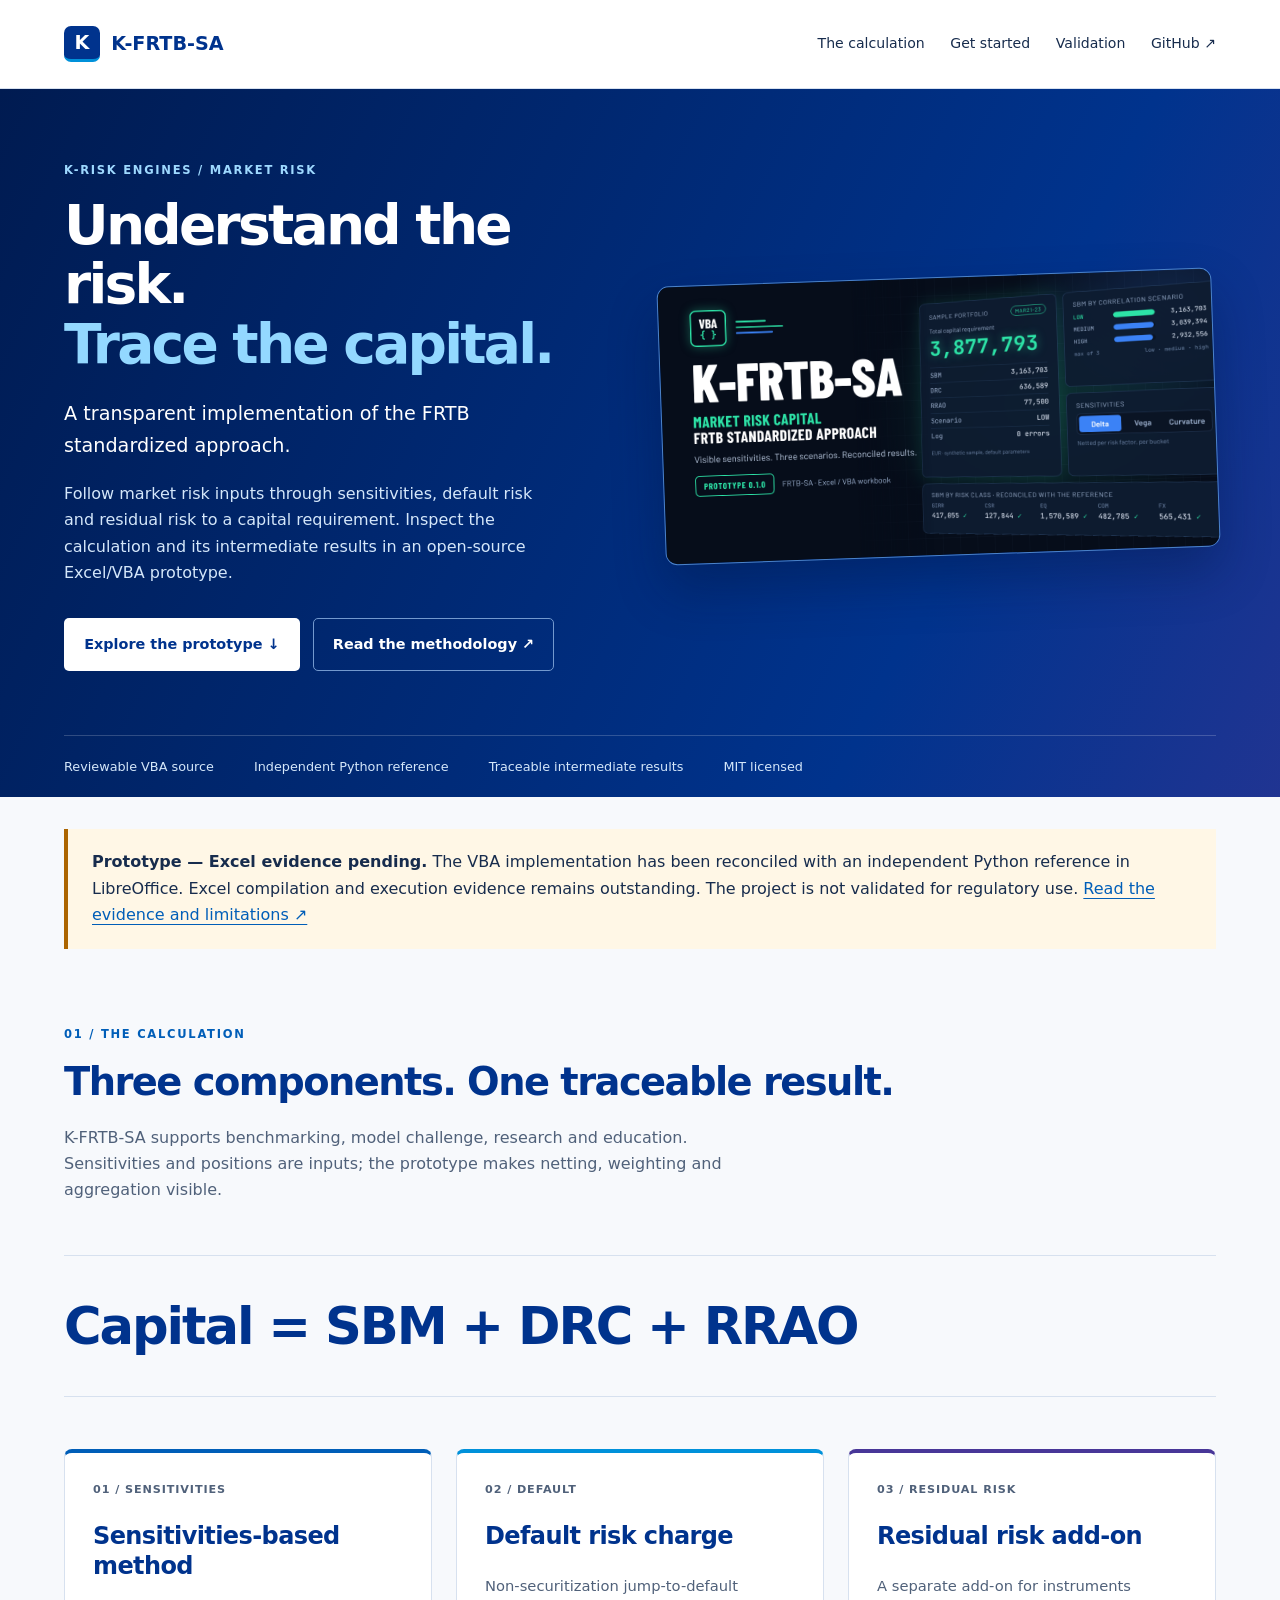
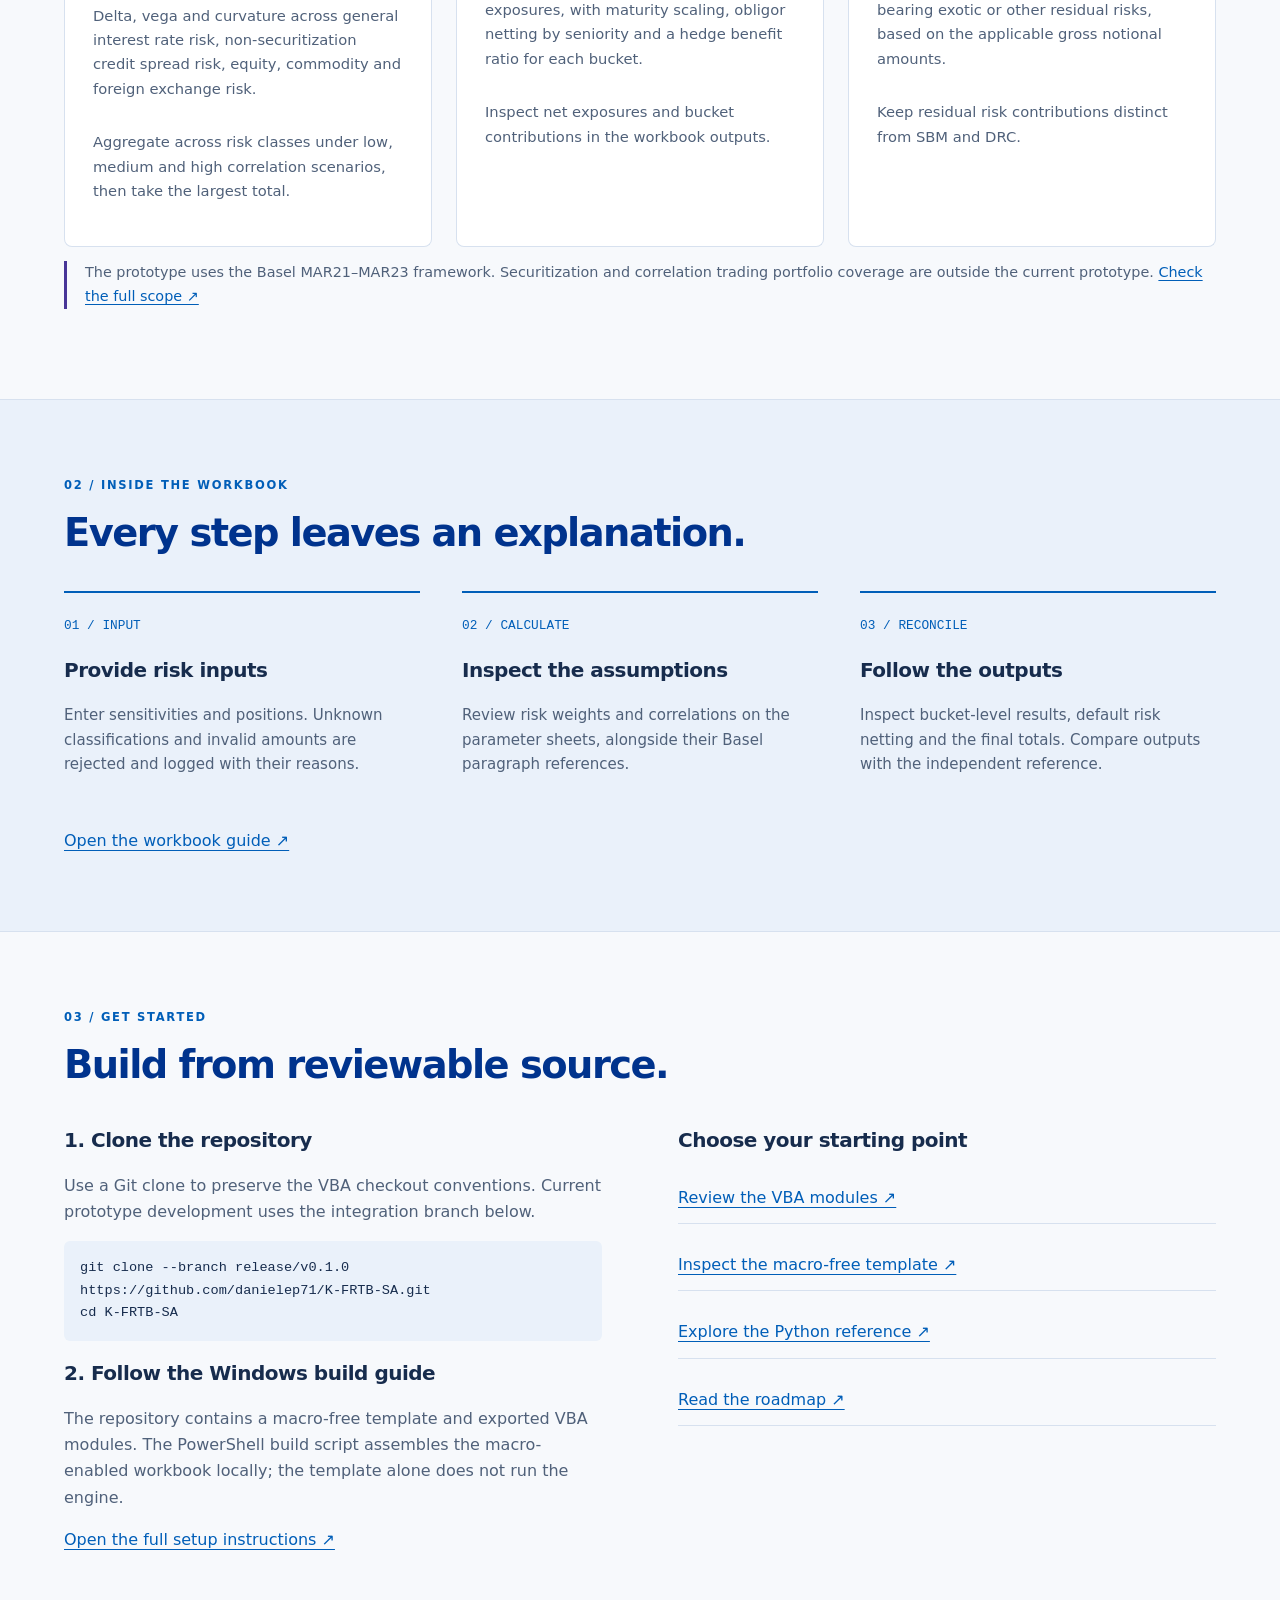
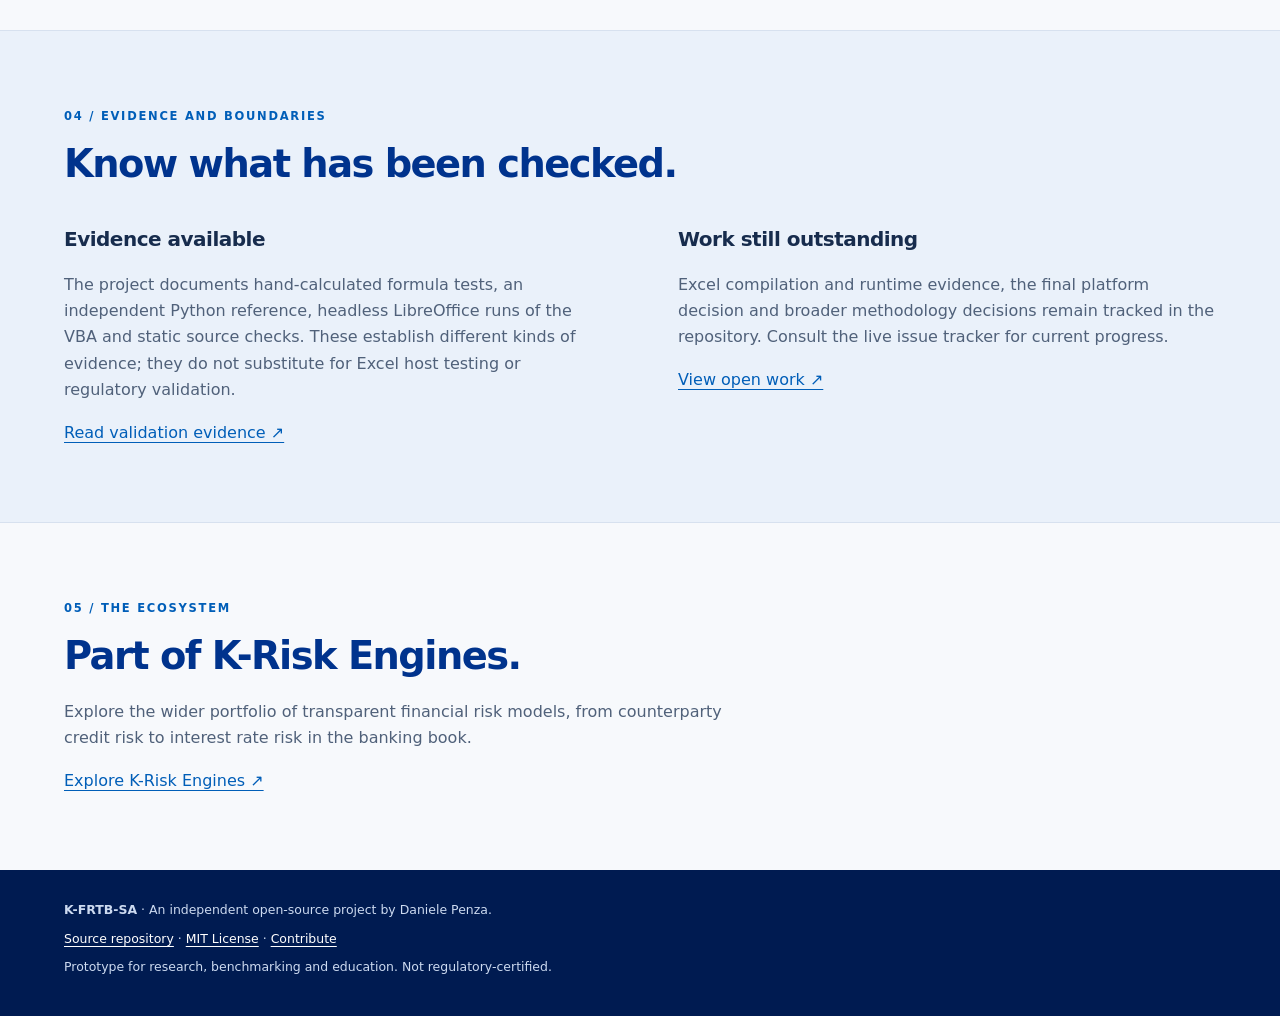
==== index.html @ e844ad36 "Add the K-FRTB-SA project website and README link (#100)" ====
<!doctype html>
<html lang="en">
<head>
  <meta charset="utf-8">
  <meta name="viewport" content="width=device-width, initial-scale=1">
  <title>K-FRTB-SA — Traceable market risk capital</title>
  <meta name="description" content="Explore the K-FRTB-SA Excel/VBA prototype: transparent SBM, default risk charge and residual risk add-on, with independent Python reconciliation.">
  <meta name="theme-color" content="#00338d">
  <link rel="canonical" href="https://danielep71.github.io/K-FRTB-SA/">
  <meta property="og:type" content="website">
  <meta property="og:title" content="K-FRTB-SA — Traceable market risk capital">
  <meta property="og:description" content="Understand the inputs. Inspect the aggregation. Explain the capital. An open-source FRTB-SA prototype.">
  <meta property="og:url" content="https://danielep71.github.io/K-FRTB-SA/">
  <meta property="og:image" content="https://danielep71.github.io/K-FRTB-SA/docs/assets/FRTB_social_preview.png">
  <meta name="twitter:card" content="summary_large_image">
  <link rel="stylesheet" href="assets/site.css">
</head>
<body>
<a class="skip" href="#main">Skip to content</a>
<header><nav class="wrap" aria-label="Main navigation">
  <a class="brand" href="./"><span class="mark" aria-hidden="true">K</span> K-FRTB-SA</a>
  <div class="navlinks"><a href="#method">The calculation</a><a href="#start">Get started</a><a href="#evidence">Validation</a><a href="https://github.com/danielep71/K-FRTB-SA">GitHub ↗</a></div>
</nav></header>
<main id="main">
<section class="hero"><div class="wrap hero-grid">
  <div><p class="eyebrow">K-Risk Engines / Market risk</p>
    <h1>Understand the risk.<br><em>Trace the capital.</em></h1>
    <p class="lead">A transparent implementation of the FRTB standardized approach.</p>
    <p class="hero-copy">Follow market risk inputs through sensitivities, default risk and residual risk to a capital requirement. Inspect the calculation and its intermediate results in an open-source Excel/VBA prototype.</p>
    <div class="actions"><a class="button primary" href="#start">Explore the prototype ↓</a><a class="button ghost" href="https://github.com/danielep71/K-FRTB-SA/blob/main/docs/methodology.md">Read the methodology ↗</a></div>
  </div>
  <a class="hero-art" href="docs/assets/FRTB_social_preview.png"><img src="docs/assets/FRTB_social_preview.png" alt="Illustrative K-FRTB-SA sample portfolio: capital, correlation scenarios and risk-class contributions"></a>
</div><div class="wrap principles"><span>Reviewable VBA source</span><span>Independent Python reference</span><span>Traceable intermediate results</span><span>MIT licensed</span></div></section>
<div class="wrap">
  <aside class="status" aria-label="Prototype status"><p><strong>Prototype — Excel evidence pending.</strong> The VBA implementation has been reconciled with an independent Python reference in LibreOffice. Excel compilation and execution evidence remains outstanding. The project is not validated for regulatory use. <a href="https://github.com/danielep71/K-FRTB-SA/blob/main/docs/validation.md">Read the evidence and limitations ↗</a></p></aside>
  <section id="method"><p class="eyebrow">01 / The calculation</p><h2>Three components. One traceable result.</h2>
    <p class="intro">K-FRTB-SA supports benchmarking, model challenge, research and education. Sensitivities and positions are inputs; the prototype makes netting, weighting and aggregation visible.</p>
    <p class="formula" aria-label="Capital equals SBM plus DRC plus RRAO">Capital = SBM + DRC + RRAO</p>
    <div class="cards three">
      <article class="card"><span class="category">01 / Sensitivities</span><h3>Sensitivities-based method</h3><p>Delta, vega and curvature across general interest rate risk, non-securitization credit spread risk, equity, commodity and foreign exchange risk.</p><p>Aggregate across risk classes under low, medium and high correlation scenarios, then take the largest total.</p></article>
      <article class="card"><span class="category">02 / Default</span><h3>Default risk charge</h3><p>Non-securitization jump-to-default exposures, with maturity scaling, obligor netting by seniority and a hedge benefit ratio for each bucket.</p><p>Inspect net exposures and bucket contributions in the workbook outputs.</p></article>
      <article class="card"><span class="category">03 / Residual risk</span><h3>Residual risk add-on</h3><p>A separate add-on for instruments bearing exotic or other residual risks, based on the applicable gross notional amounts.</p><p>Keep residual risk contributions distinct from SBM and DRC.</p></article>
    </div>
    <p class="note">The prototype uses the Basel MAR21–MAR23 framework. Securitization and correlation trading portfolio coverage are outside the current prototype. <a href="https://github.com/danielep71/K-FRTB-SA/blob/main/docs/SCOPE.md">Check the full scope ↗</a></p>
  </section>
</div>
<section class="tint"><div class="wrap"><p class="eyebrow">02 / Inside the workbook</p><h2>Every step leaves an explanation.</h2>
  <ol class="steps"><li><span class="number">01 / INPUT</span><h3>Provide risk inputs</h3><p>Enter sensitivities and positions. Unknown classifications and invalid amounts are rejected and logged with their reasons.</p></li><li><span class="number">02 / CALCULATE</span><h3>Inspect the assumptions</h3><p>Review risk weights and correlations on the parameter sheets, alongside their Basel paragraph references.</p></li><li><span class="number">03 / RECONCILE</span><h3>Follow the outputs</h3><p>Inspect bucket-level results, default risk netting and the final totals. Compare outputs with the independent reference.</p></li></ol>
  <a href="https://github.com/danielep71/K-FRTB-SA/blob/main/docs/workbook-guide.md">Open the workbook guide ↗</a>
</div></section>
<section id="start"><div class="wrap"><p class="eyebrow">03 / Get started</p><h2>Build from reviewable source.</h2>
  <div class="split"><div><h3>1. Clone the repository</h3><p>Use a Git clone to preserve the VBA checkout conventions. Current prototype development uses the integration branch below.</p><code class="code">git clone --branch release/v0.1.0 https://github.com/danielep71/K-FRTB-SA.git
cd K-FRTB-SA</code><h3>2. Follow the Windows build guide</h3><p>The repository contains a macro-free template and exported VBA modules. The PowerShell build script assembles the macro-enabled workbook locally; the template alone does not run the engine.</p><a href="https://github.com/danielep71/K-FRTB-SA/blob/main/README.md#quick-start">Open the full setup instructions ↗</a></div>
  <div><h3>Choose your starting point</h3><p class="resource"><a href="https://github.com/danielep71/K-FRTB-SA/tree/main/src/modules">Review the VBA modules ↗</a></p><p class="resource"><a href="https://github.com/danielep71/K-FRTB-SA/blob/main/src/workbook/FRTB_Template.xlsx">Inspect the macro-free template ↗</a></p><p class="resource"><a href="https://github.com/danielep71/K-FRTB-SA/blob/main/tests/frtb_reference.py">Explore the Python reference ↗</a></p><p class="resource"><a href="https://github.com/danielep71/K-FRTB-SA/blob/main/docs/ROADMAP.md">Read the roadmap ↗</a></p></div></div>
</div></section>
<section class="tint" id="evidence"><div class="wrap"><p class="eyebrow">04 / Evidence and boundaries</p><h2>Know what has been checked.</h2><div class="split">
  <div><h3>Evidence available</h3><p>The project documents hand-calculated formula tests, an independent Python reference, headless LibreOffice runs of the VBA and static source checks. These establish different kinds of evidence; they do not substitute for Excel host testing or regulatory validation.</p><a href="https://github.com/danielep71/K-FRTB-SA/blob/main/docs/validation.md">Read validation evidence ↗</a></div>
  <div><h3>Work still outstanding</h3><p>Excel compilation and runtime evidence, the final platform decision and broader methodology decisions remain tracked in the repository. Consult the live issue tracker for current progress.</p><a href="https://github.com/danielep71/K-FRTB-SA/issues">View open work ↗</a></div>
</div></div></section>
<section><div class="wrap"><p class="eyebrow">05 / The ecosystem</p><h2>Part of K-Risk Engines.</h2><p class="intro">Explore the wider portfolio of transparent financial risk models, from counterparty credit risk to interest rate risk in the banking book.</p><a href="https://danielep71.github.io/K-Risk-Engines/">Explore K-Risk Engines ↗</a></div></section>
</main>
<footer><div class="wrap"><p><strong>K-FRTB-SA</strong> · An independent open-source project by Daniele Penza.</p><p><a href="https://github.com/danielep71/K-FRTB-SA">Source repository</a> · <a href="https://github.com/danielep71/K-FRTB-SA/blob/main/LICENSE">MIT License</a> · <a href="https://github.com/danielep71/K-FRTB-SA/blob/main/CONTRIBUTING.md">Contribute</a></p><p>Prototype for research, benchmarking and education. Not regulatory-certified.</p></div></footer>
</body>
</html>
---- assets/site.css ----
:root{color-scheme:light;--blue:#00338d;--bright:#005eb8;--cyan:#0091da;--purple:#483698;--ink:#172c4d;--muted:#50617a;--line:#d7e1ef;--paper:#f7f9fc}*{box-sizing:border-box}html{scroll-behavior:smooth;scroll-padding-top:2rem}body{margin:0;font-family:system-ui,-apple-system,BlinkMacSystemFont,"Segoe UI",sans-serif;color:var(--ink);background:var(--paper);line-height:1.65}a{color:var(--bright);text-underline-offset:.22em}a:hover{text-decoration-thickness:2px}a:focus-visible{outline:3px solid var(--cyan);outline-offset:5px}.wrap{width:min(1200px,90%);margin-inline:auto}.skip{position:absolute;top:-5rem;left:1rem;background:white;padding:.8rem;z-index:5}.skip:focus{top:1rem}header{background:white;border-bottom:1px solid var(--line)}nav{min-height:88px;display:flex;align-items:center;justify-content:space-between;gap:2rem}.brand{display:flex;align-items:center;gap:.7rem;font-weight:800;font-size:1.2rem;color:var(--blue);text-decoration:none;white-space:nowrap}.mark{background:var(--blue);color:white;display:grid;place-items:center;width:36px;height:36px;border-radius:7px;border-bottom:3px solid var(--cyan)}.navlinks{display:flex;gap:1.6rem;font-size:.88rem}.navlinks a{color:var(--ink);text-decoration:none}.navlinks a:hover{text-decoration:underline}.hero{background:linear-gradient(115deg,#001b51 0%,#00338d 72%,#483698 135%);color:white;padding:72px 0 0}.hero-grid{display:grid;grid-template-columns:1fr 1fr;gap:42px;align-items:center}.eyebrow{font-size:.72rem;font-weight:750;letter-spacing:.15em;text-transform:uppercase;color:var(--bright);margin:0 0 1rem}.hero .eyebrow,.closing .eyebrow{color:#9ed9ff}h1{font-size:clamp(2.6rem,4.3vw,4rem);line-height:1.08;letter-spacing:-.05em;margin:0 0 1.5rem}h1 em{font-style:normal;color:#93d8ff}.lead{font-size:1.2rem;max-width:36ch}.hero-copy{color:#d4e7fa;max-width:49ch}.hero-art{display:block;border:1px solid #4b82c7;border-radius:12px;overflow:hidden;box-shadow:0 25px 50px #00123855;transform:rotate(-2deg)}.hero-art img{width:100%;height:auto;display:block}.actions{display:flex;flex-wrap:wrap;gap:.8rem;margin-top:2rem}.button{display:inline-block;padding:.85rem 1.2rem;border-radius:5px;font-size:.9rem;font-weight:650;text-decoration:none;border:1px solid transparent}.primary{background:white;color:var(--blue)}.primary:hover{background:#e8f4ff}.ghost{border-color:#7399ce;color:white}.principles{display:flex;gap:2.5rem;flex-wrap:wrap;border-top:1px solid #ffffff30;margin-top:64px;padding:20px 0;font-size:.8rem;color:#d4e7fa}section:not(.hero){padding-block:76px}h2{font-size:clamp(1.9rem,3vw,2.6rem);color:var(--blue);line-height:1.15;letter-spacing:-.04em;margin:0 0 1.3rem}h3{font-size:1.25rem;line-height:1.25;letter-spacing:-.025em}.section-heading{display:grid;grid-template-columns:1fr 1fr;gap:3rem;align-items:center;margin-bottom:32px}.intro{color:var(--muted);max-width:66ch}.cards{display:grid;grid-template-columns:1fr 1fr;gap:24px}.card{background:white;border:1px solid var(--line);border-top:4px solid var(--bright);border-radius:8px;padding:28px;display:flex;flex-direction:column}.card:nth-child(2){border-top-color:var(--cyan)}.card:nth-child(3){border-top-color:var(--purple)}.card.planned{border-top-color:#8796ad;background:#f0f3f8}.card-top{display:flex;align-items:center;justify-content:space-between;gap:10px;flex-wrap:wrap}.category{font-size:.7rem;text-transform:uppercase;letter-spacing:.08em;font-weight:700;color:var(--muted)}.badge{border:1px solid #c8d2e4;border-radius:99px;padding:3px 9px;font-size:.68rem;font-weight:700;white-space:nowrap;color:var(--purple);background:#f1eff9}.badge.released{color:var(--blue);background:#e9f3ff}.card h3{font-size:2rem;margin:22px 0 8px;color:var(--blue)}.question{font-weight:650;color:var(--ink);margin-top:0}.card p:not(.question){font-size:.92rem;color:var(--muted)}.evidence{border-left:2px solid var(--line);padding-left:14px;margin:14px 0 24px}.card-links{display:flex;flex-wrap:wrap;gap:18px;margin-top:auto;padding-top:18px;border-top:1px solid var(--line);font-size:.83rem;font-weight:650}.asof{font-size:.78rem;color:var(--muted);margin-top:22px}.framework{margin:40px 0 0;background:white;border:1px solid var(--line);border-top:4px solid var(--blue);border-radius:8px;padding:24px}.framework img{width:100%;height:auto;display:block}.framework figcaption{font-size:.86rem;color:var(--muted);margin-top:16px;max-width:90ch}.framework figcaption strong{color:var(--blue)}.tint{background:#eaf1fa;border-block:1px solid var(--line)}.steps{padding:0;list-style:none;display:grid;grid-template-columns:repeat(3,1fr);gap:42px;margin:36px 0}.steps li{border-top:2px solid var(--bright);padding-top:18px}.number{font: .8rem ui-monospace,monospace;color:var(--bright)}.steps p{color:var(--muted);font-size:.94rem}.note{border-left:3px solid var(--purple);padding-left:18px;font-size:.9rem;color:var(--muted)}.split{display:grid;grid-template-columns:1fr 1fr;gap:76px}.split p{color:var(--muted)}.roadmap{list-style:none;padding:0}.roadmap li{border-top:1px solid var(--line);padding:18px 0}.roadmap strong{display:block;color:var(--blue)}.roadmap span{display:block;color:var(--muted);font-size:.94rem;margin-top:5px}.closing{background:var(--blue);color:white}.closing .wrap{display:flex;gap:32px;justify-content:space-between;align-items:center}.closing h2{color:white;margin:0}.closing .button{flex-shrink:0}footer{padding:30px 0;background:#001b51;color:#ccdaf0;font-size:.78rem}footer a{color:white}footer p{margin:0 0 8px}@media(max-width:1000px){nav{flex-direction:column;align-items:flex-start;gap:16px;padding-block:20px}.hero-grid{grid-template-columns:1fr;gap:36px}.hero-art{max-width:720px;transform:none}.hero{padding-top:48px}.hero-copy{max-width:65ch}.principles{margin-top:40px}}@media(max-width:680px){.navlinks{flex-wrap:wrap;gap:.7rem 1.2rem}.cards,.steps,.split,.section-heading{grid-template-columns:1fr;gap:24px}.card{padding:22px}.section-heading{gap:0}.principles{gap:.7rem 1.4rem}section:not(.hero){padding-block:48px}.closing .wrap{display:block}.closing .button{margin-top:24px}.hero-art{border-radius:6px}h1{font-size:2.7rem}.steps{gap:26px}}@media(prefers-reduced-motion:reduce){html{scroll-behavior:auto}}

/* Risk-category reading order: framework, engine, usage, aggregation. */
.risk-nav{min-height:0;justify-content:flex-start;flex-wrap:wrap;padding:28px 0;gap:12px 28px;border-bottom:1px solid var(--line)}
.risk-nav a{font-size:.9rem;font-weight:650}
.risk-section + .risk-section{border-top:1px solid var(--line)}
.risk-section .intro{max-width:85ch;margin-bottom:32px}
.risk-section > .card{margin-top:48px}
.risk-section > .framework{margin:0 0 48px}
.model-stack{display:grid;gap:28px}
.model-diagrams{display:grid;gap:24px;margin:24px 0 48px}
.model-diagrams .framework{margin:0}
.model-diagrams img{max-width:100%;height:auto}
@media(max-width:680px){.risk-nav{gap:12px;padding-block:24px}.framework{padding:12px}.risk-section > .card{margin-top:32px}}

/* Project page additions. */
.formula{font-size:clamp(1.8rem,4vw,3.4rem);font-weight:750;letter-spacing:-.04em;color:var(--blue);padding:28px 0;border-block:1px solid var(--line)}.three{grid-template-columns:repeat(3,1fr)}.status{background:#fff7e6;border-left:4px solid #ac6500;padding:20px 24px;margin-top:32px}.status p{margin:0}.code{display:block;white-space:pre-wrap;overflow-wrap:anywhere;background:#eaf1fa;padding:16px;border-radius:6px;font-size:.85rem}.card h3{font-size:1.5rem}.resource{padding-block:12px;border-bottom:1px solid var(--line)}summary{cursor:pointer;font-weight:650;color:var(--blue)}details p{max-width:75ch}@media(max-width:800px){.three{grid-template-columns:1fr}}
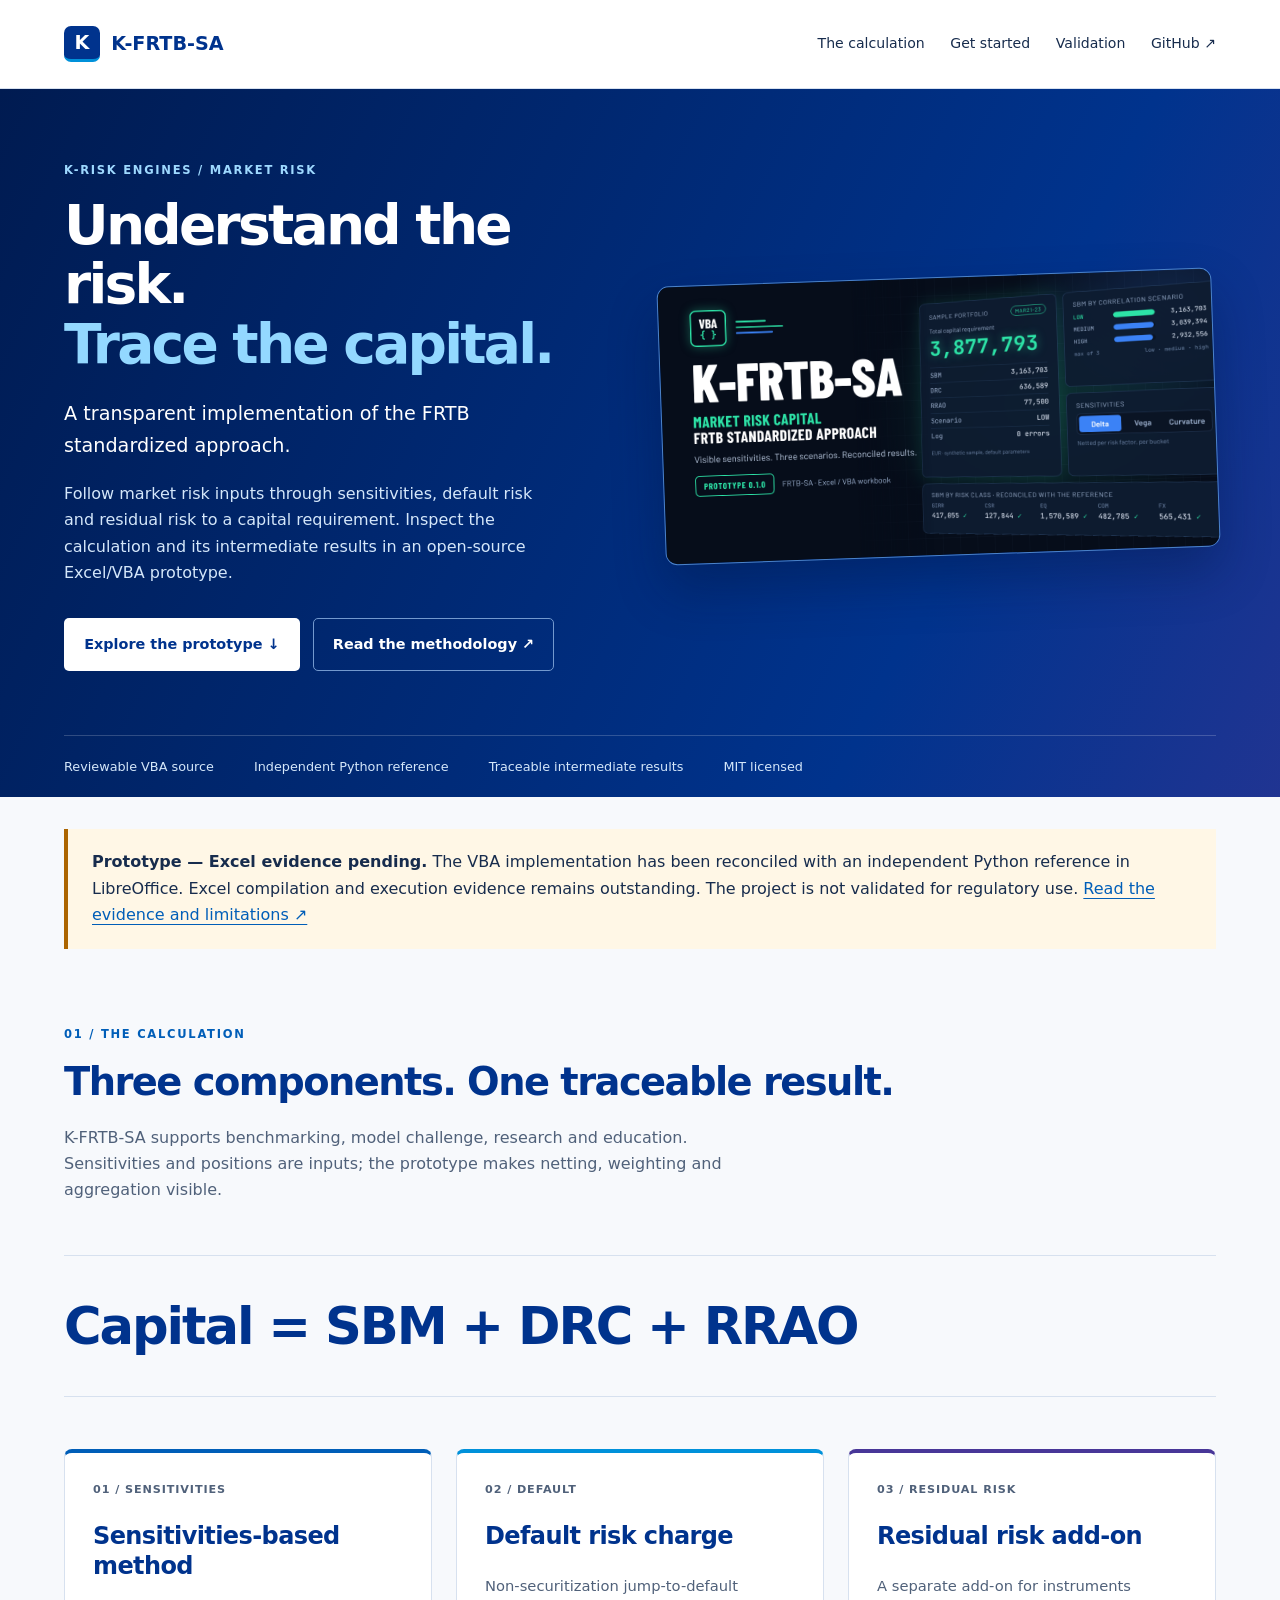
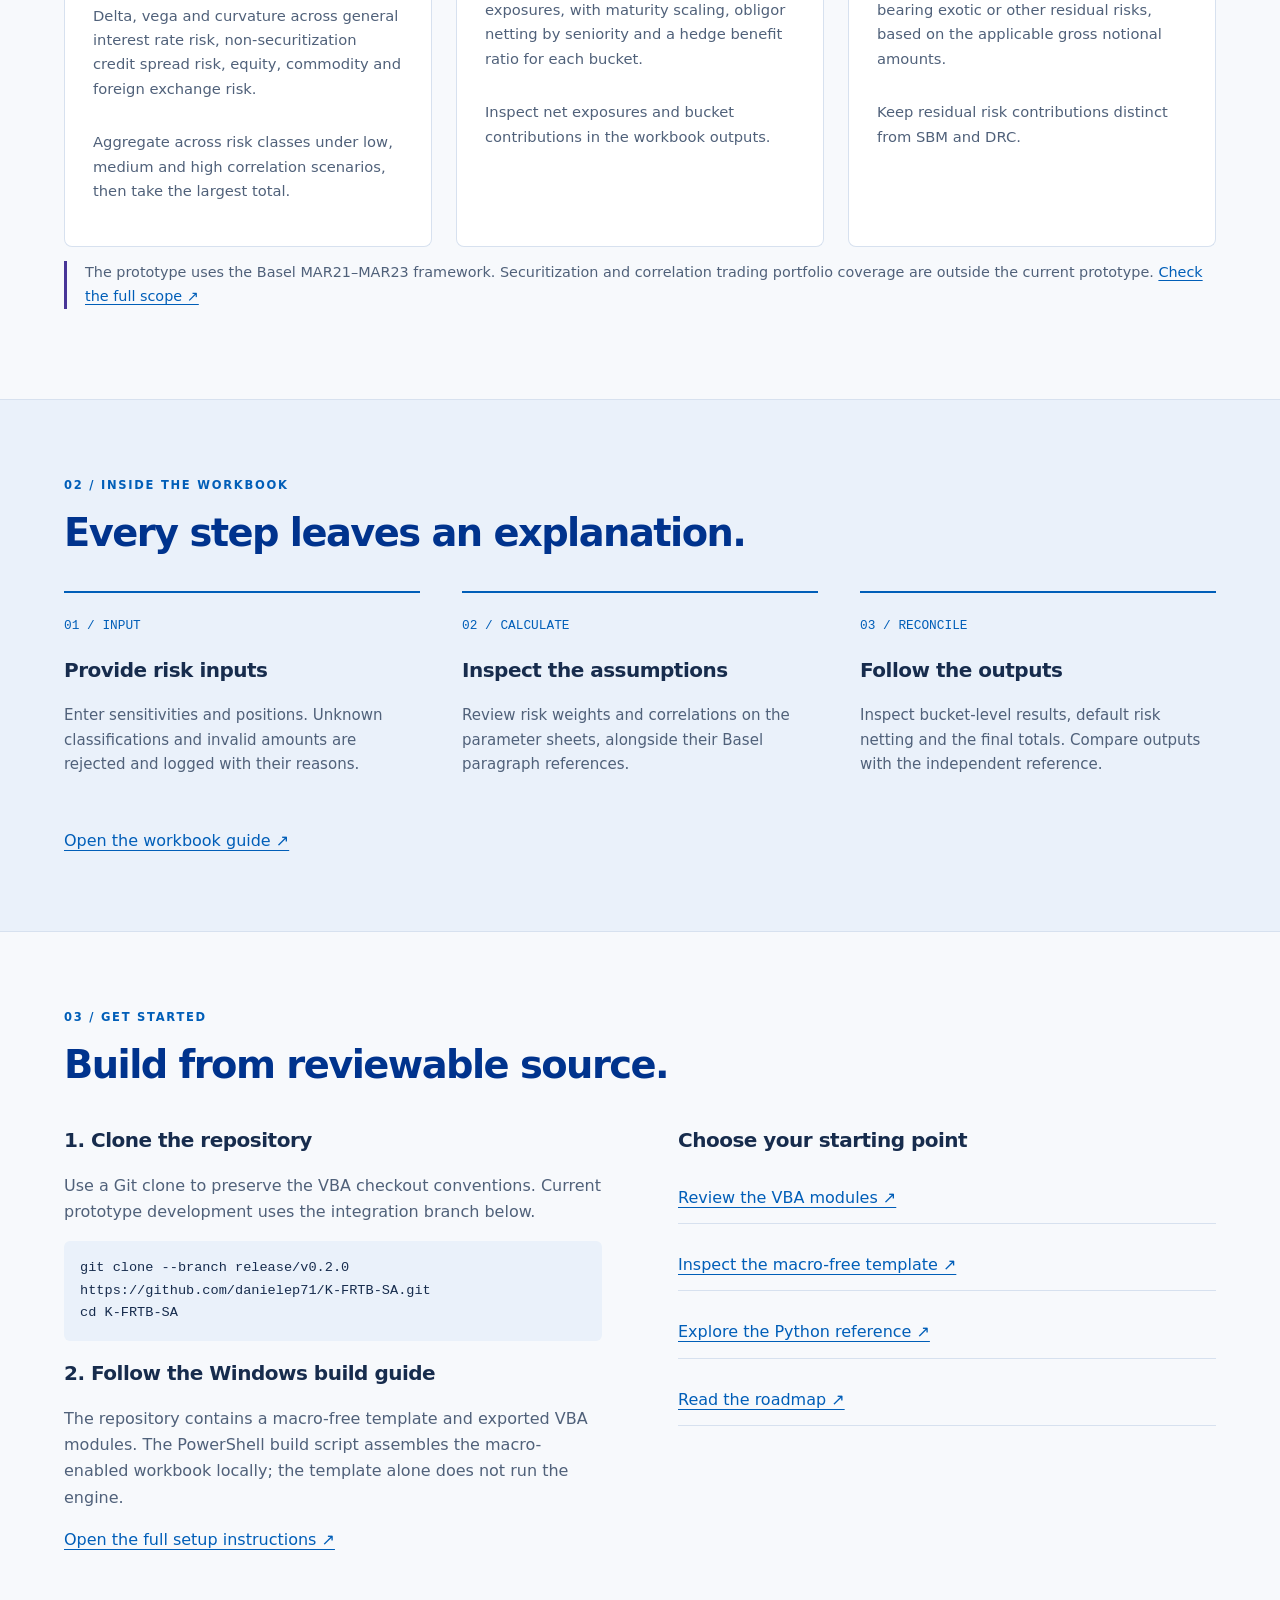
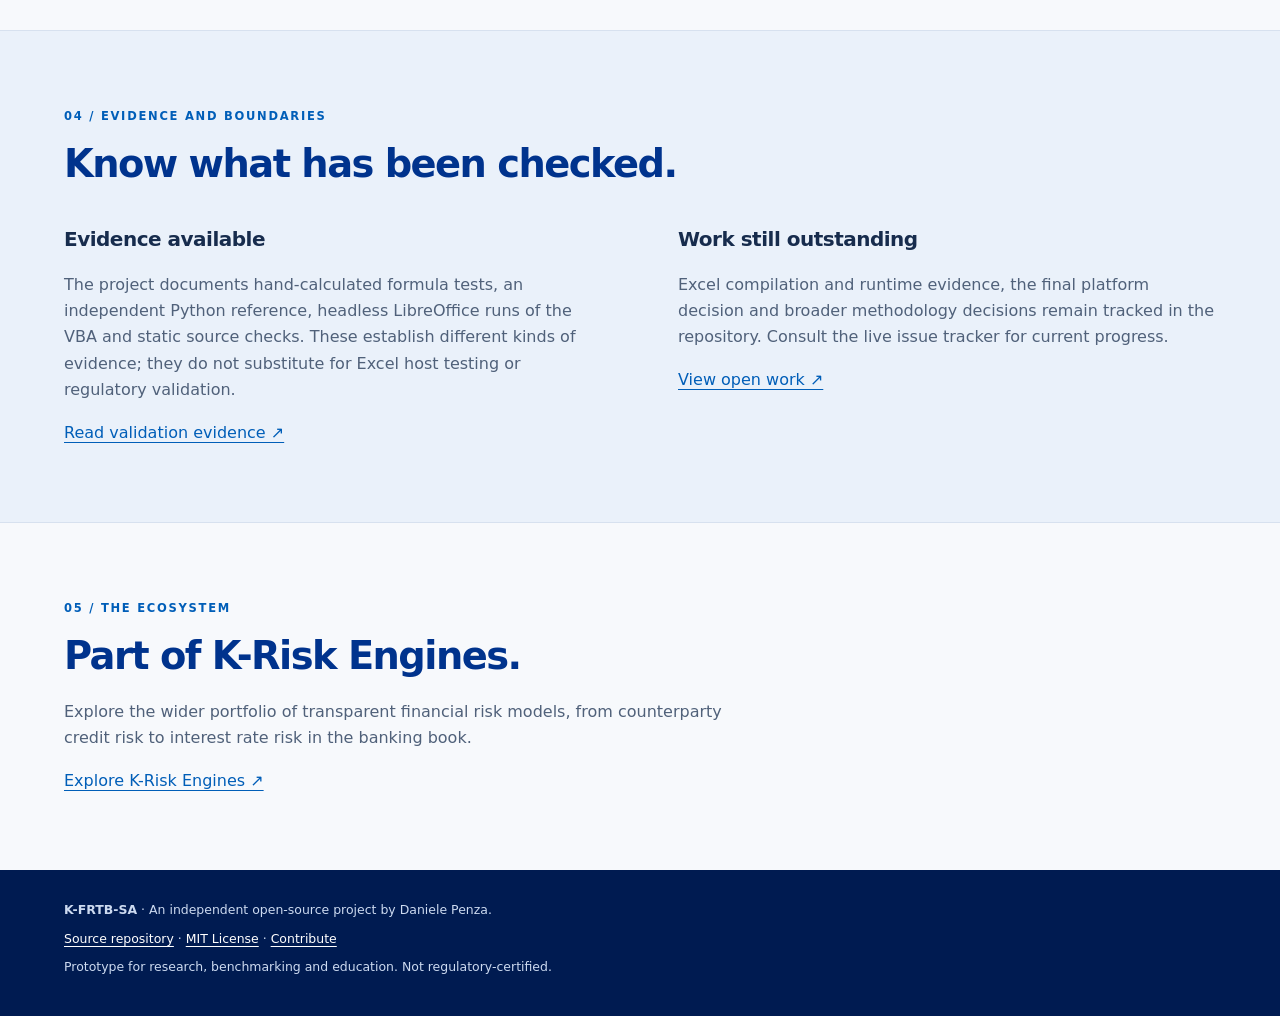
==== commit cd136fe8: "docs: point the website clone command to release/v0.2.0 The website's setup section told readers to " ====
--- a/index.html
+++ b/index.html
@@ -49,7 +49,7 @@
   <a href="https://github.com/danielep71/K-FRTB-SA/blob/main/docs/workbook-guide.md">Open the workbook guide ↗</a>
 </div></section>
 <section id="start"><div class="wrap"><p class="eyebrow">03 / Get started</p><h2>Build from reviewable source.</h2>
-  <div class="split"><div><h3>1. Clone the repository</h3><p>Use a Git clone to preserve the VBA checkout conventions. Current prototype development uses the integration branch below.</p><code class="code">git clone --branch release/v0.1.0 https://github.com/danielep71/K-FRTB-SA.git
+  <div class="split"><div><h3>1. Clone the repository</h3><p>Use a Git clone to preserve the VBA checkout conventions. Current prototype development uses the integration branch below.</p><code class="code">git clone --branch release/v0.2.0 https://github.com/danielep71/K-FRTB-SA.git
 cd K-FRTB-SA</code><h3>2. Follow the Windows build guide</h3><p>The repository contains a macro-free template and exported VBA modules. The PowerShell build script assembles the macro-enabled workbook locally; the template alone does not run the engine.</p><a href="https://github.com/danielep71/K-FRTB-SA/blob/main/README.md#quick-start">Open the full setup instructions ↗</a></div>
   <div><h3>Choose your starting point</h3><p class="resource"><a href="https://github.com/danielep71/K-FRTB-SA/tree/main/src/modules">Review the VBA modules ↗</a></p><p class="resource"><a href="https://github.com/danielep71/K-FRTB-SA/blob/main/src/workbook/FRTB_Template.xlsx">Inspect the macro-free template ↗</a></p><p class="resource"><a href="https://github.com/danielep71/K-FRTB-SA/blob/main/tests/frtb_reference.py">Explore the Python reference ↗</a></p><p class="resource"><a href="https://github.com/danielep71/K-FRTB-SA/blob/main/docs/ROADMAP.md">Read the roadmap ↗</a></p></div></div>
 </div></section>
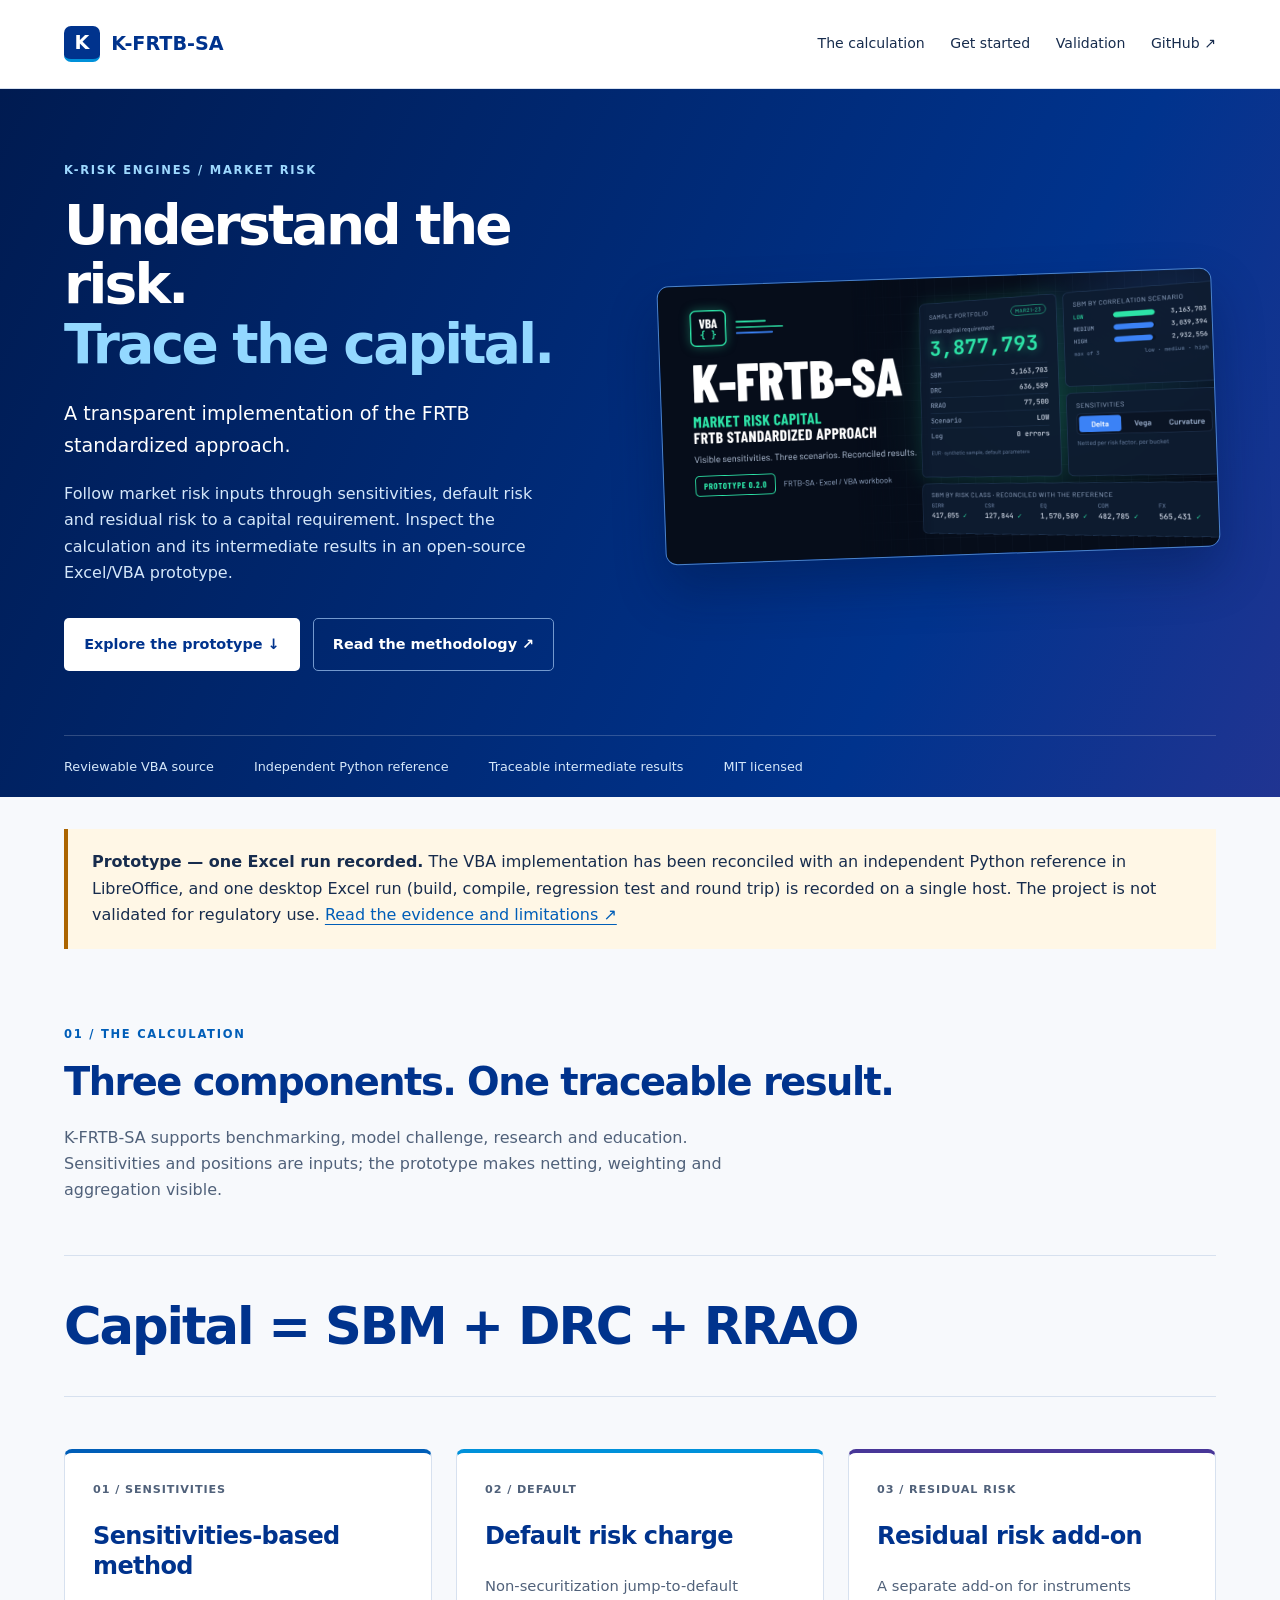
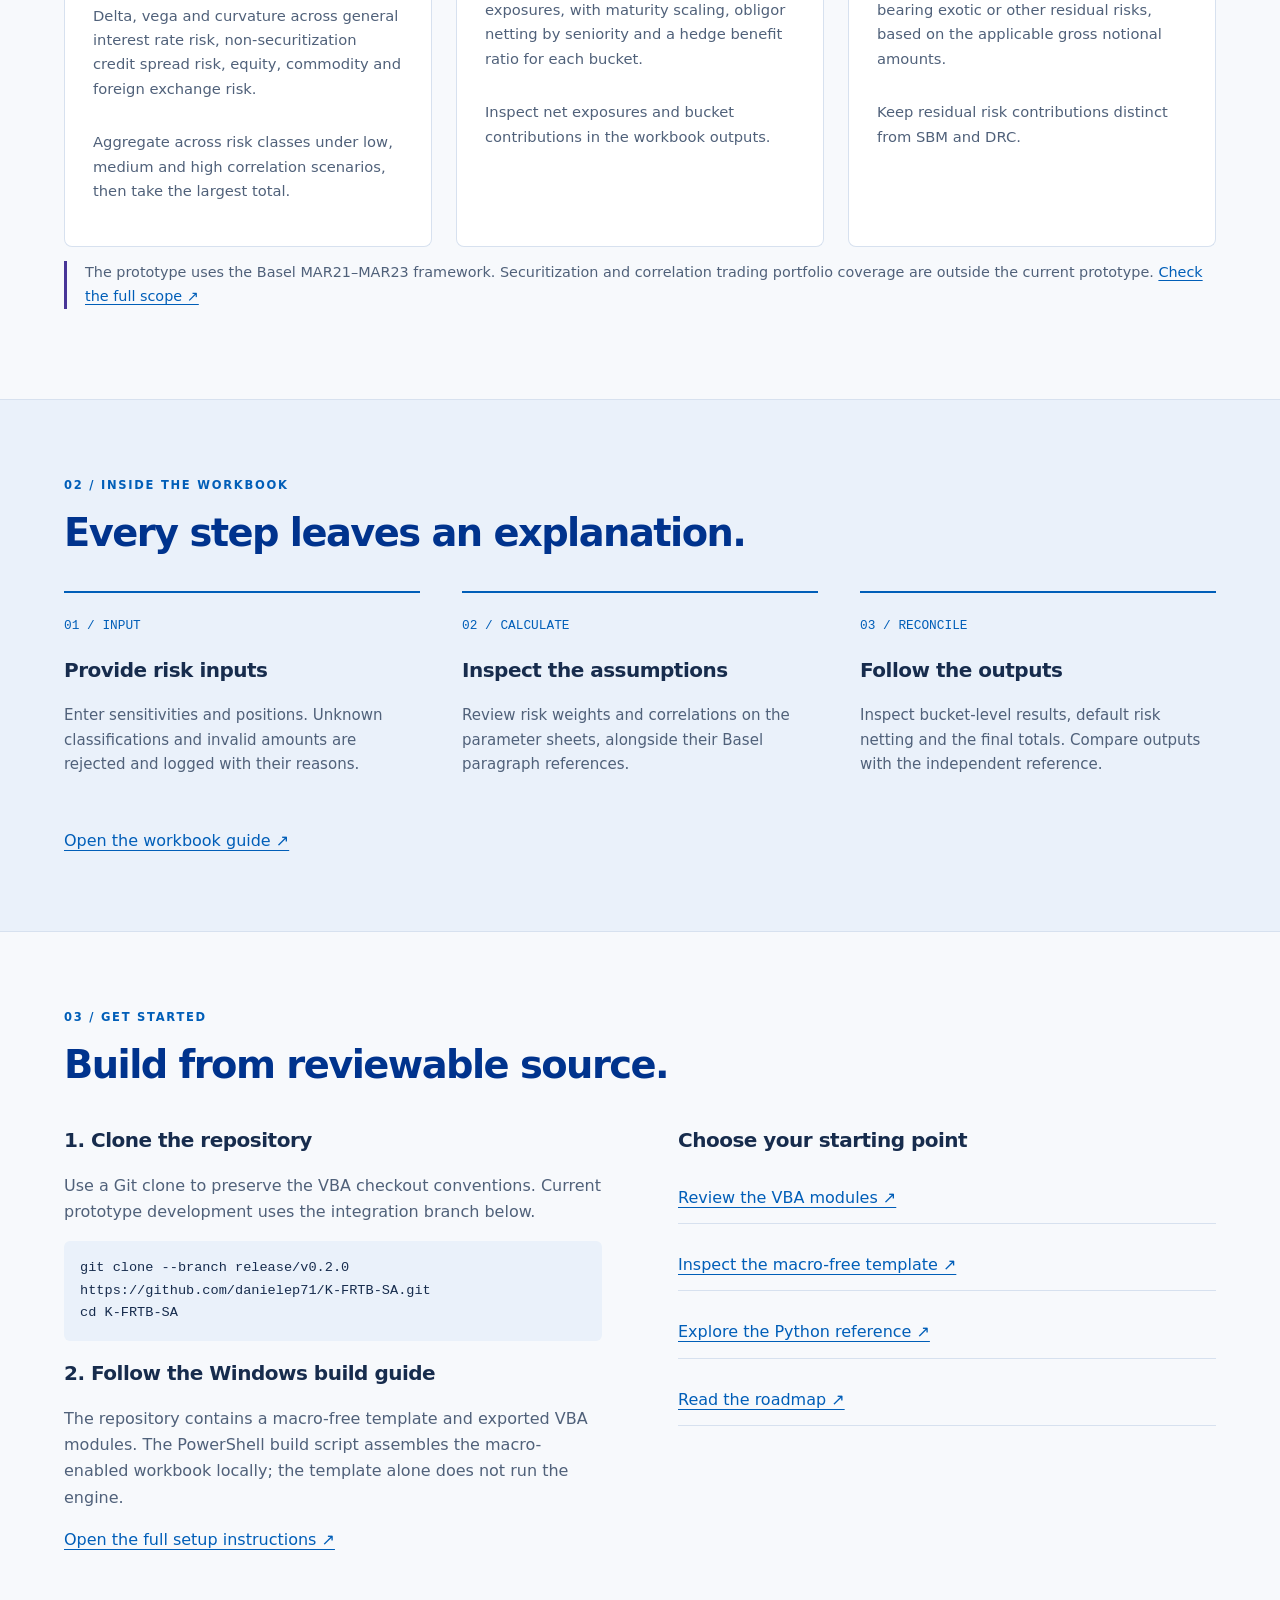
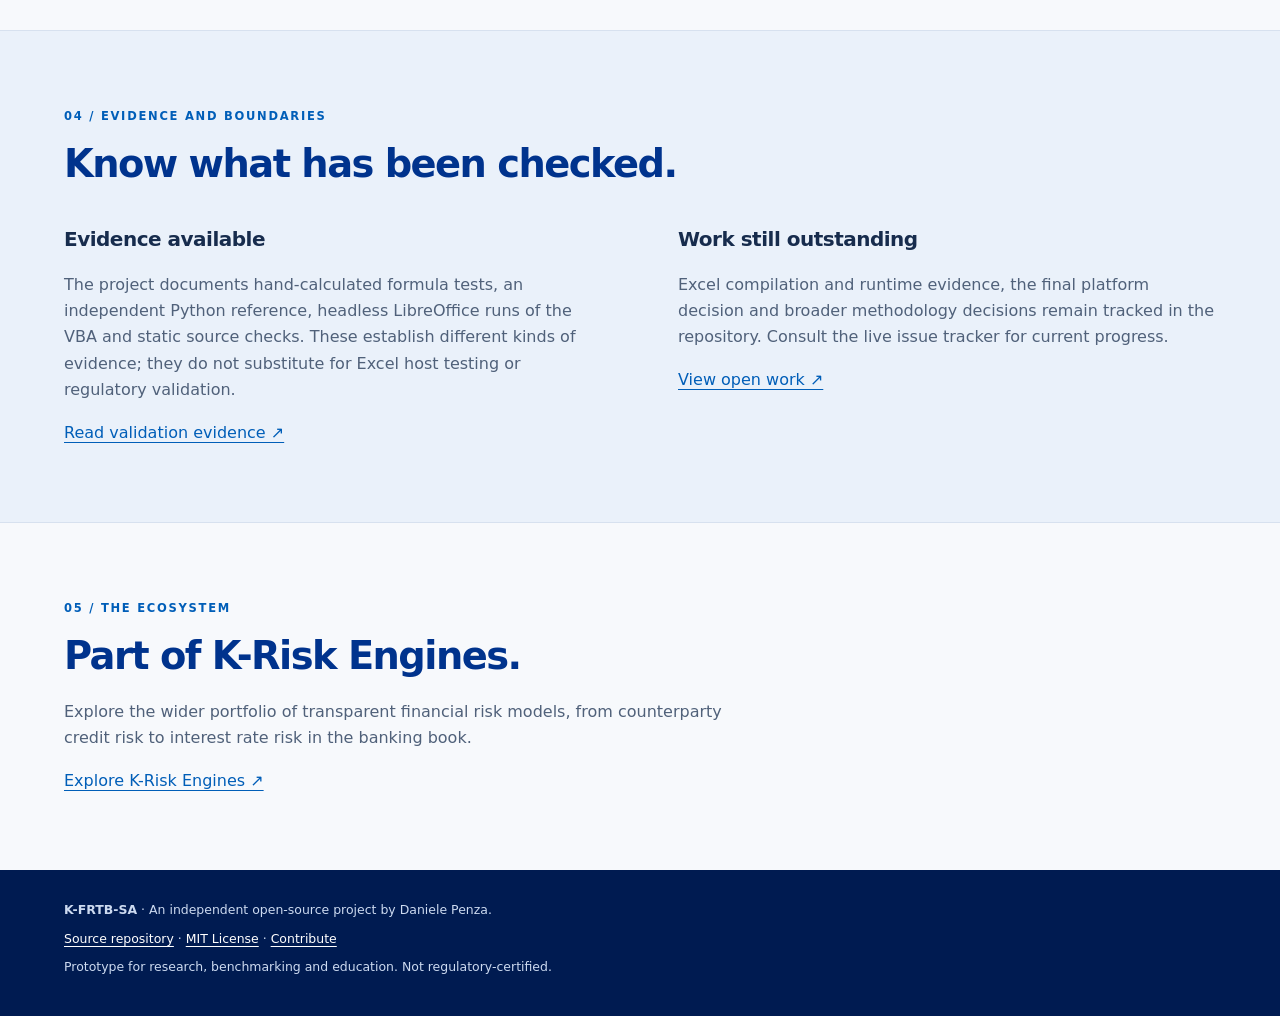
==== commit b8131799: "docs(evidence): complete the record of the Excel run on 323260b (#28) Adds the RefReportingCcy cases" ====
--- a/index.html
+++ b/index.html
@@ -32,7 +32,7 @@
   <a class="hero-art" href="docs/assets/FRTB_social_preview.png"><img src="docs/assets/FRTB_social_preview.png" alt="Illustrative K-FRTB-SA sample portfolio: capital, correlation scenarios and risk-class contributions"></a>
 </div><div class="wrap principles"><span>Reviewable VBA source</span><span>Independent Python reference</span><span>Traceable intermediate results</span><span>MIT licensed</span></div></section>
 <div class="wrap">
-  <aside class="status" aria-label="Prototype status"><p><strong>Prototype — Excel evidence pending.</strong> The VBA implementation has been reconciled with an independent Python reference in LibreOffice. Excel compilation and execution evidence remains outstanding. The project is not validated for regulatory use. <a href="https://github.com/danielep71/K-FRTB-SA/blob/main/docs/validation.md">Read the evidence and limitations ↗</a></p></aside>
+  <aside class="status" aria-label="Prototype status"><p><strong>Prototype — one Excel run recorded.</strong> The VBA implementation has been reconciled with an independent Python reference in LibreOffice, and one desktop Excel run (build, compile, regression test and round trip) is recorded on a single host. The project is not validated for regulatory use. <a href="https://github.com/danielep71/K-FRTB-SA/blob/main/docs/validation.md">Read the evidence and limitations ↗</a></p></aside>
   <section id="method"><p class="eyebrow">01 / The calculation</p><h2>Three components. One traceable result.</h2>
     <p class="intro">K-FRTB-SA supports benchmarking, model challenge, research and education. Sensitivities and positions are inputs; the prototype makes netting, weighting and aggregation visible.</p>
     <p class="formula" aria-label="Capital equals SBM plus DRC plus RRAO">Capital = SBM + DRC + RRAO</p>
